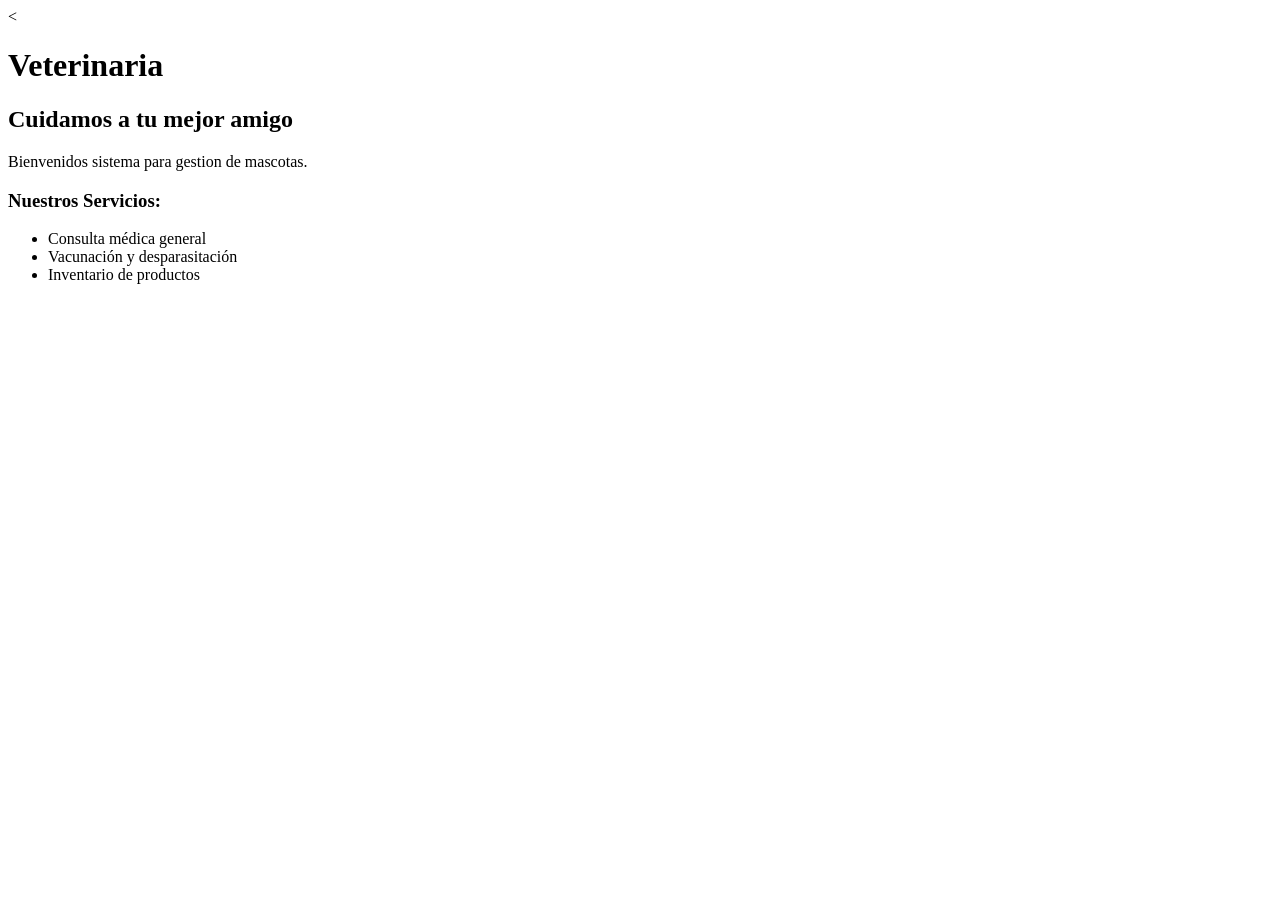
==== index.html @ e0e5c67e "Update index.html" ====
<!DOCTYPE html>
<html lang="es">
<head>
    <meta charset="UTF-8">
    <meta name="viewport" content="width=device-width, initial-scale=1.0">
    <title>Veterinaria </title>
    <
</head>
<body>

    <h1>Veterinaria </h1>
  
    
    <h2>Cuidamos a tu mejor amigo</h2>
    <p>Bienvenidos sistema para gestion de mascotas.</p>
    
    <h3>Nuestros Servicios:</h3>
    <ul>
        <li>Consulta médica general</li>
        <li>Vacunación y desparasitación</li>
        <li>Inventario de productos</li>
    </ul>

</body>
</html>
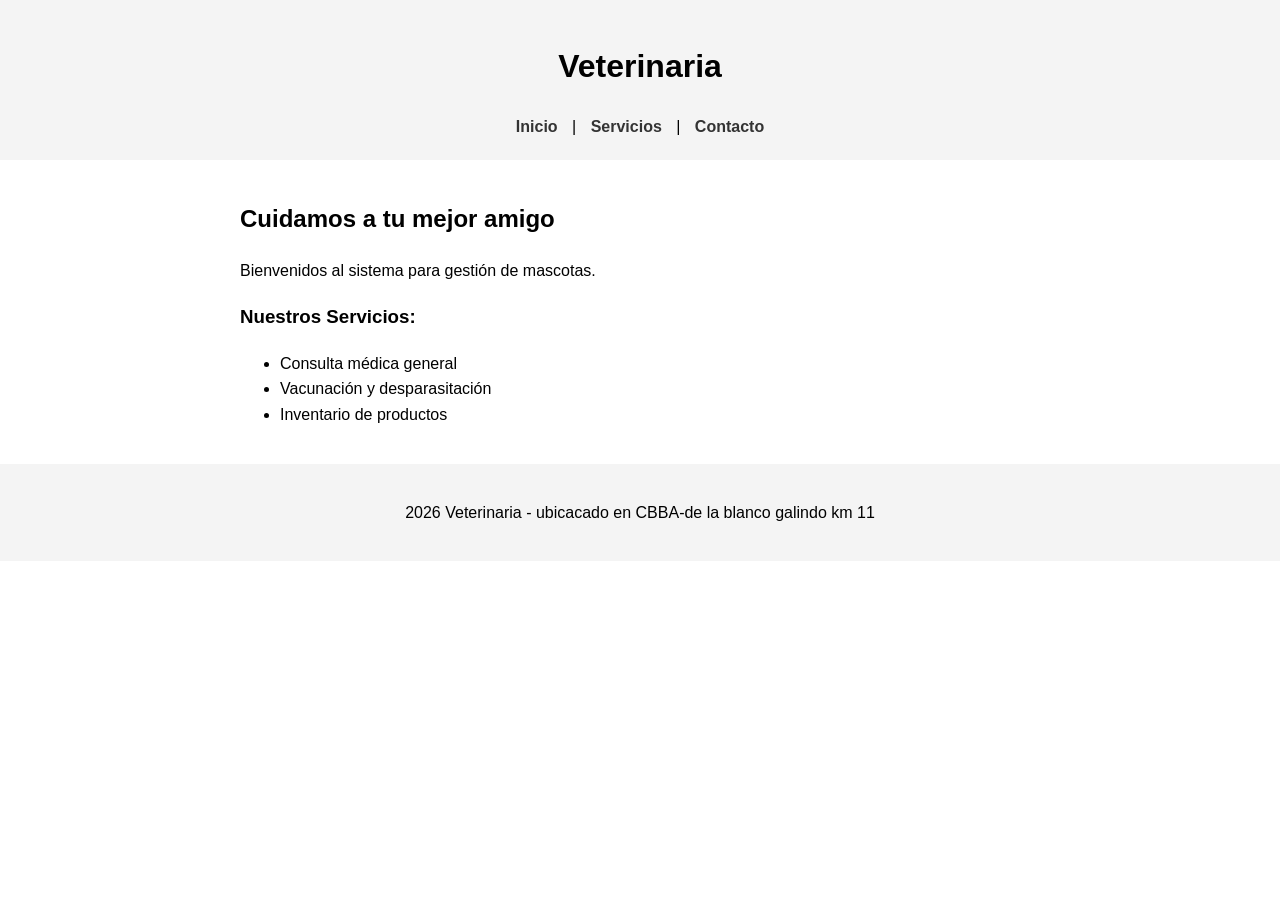
==== commit d2c7c916: "Update index.html 2do commit" ====
--- a/index.html
+++ b/index.html
@@ -3,23 +3,38 @@
 <head>
     <meta charset="UTF-8">
     <meta name="viewport" content="width=device-width, initial-scale=1.0">
-    <title>Veterinaria </title>
-    <
+    <title>Veterinaria</title>
+    <style>
+        body { font-family: sans-serif; margin: 0; padding: 0; line-height: 1.6; }
+        header, footer { background-color: #f4f4f4; padding: 20px; text-align: center; }
+        nav a { margin: 0 10px; text-decoration: none; color: #333; font-weight: bold; }
+        main { padding: 20px; max-width: 800px; margin: 0 auto; }
+    </style>
 </head>
-<body>
+<body>  
+    <header>
+        <h1>Veterinaria</h1>     
+        <nav>
+            <a href="#">Inicio</a> | 
+            <a href="#">Servicios</a> | 
+            <a href="#">Contacto</a>
+        </nav>
+    </header>
 
-    <h1>Veterinaria </h1>
-  
+    <main>
+        <h2>Cuidamos a tu mejor amigo</h2>
+        <p>Bienvenidos al sistema para gestión de mascotas.</p>
+        
+        <h3>Nuestros Servicios:</h3>
+        <ul>
+            <li>Consulta médica general</li>
+            <li>Vacunación y desparasitación</li>
+            <li>Inventario de productos</li>
+        </ul>
+    </main>
     
-    <h2>Cuidamos a tu mejor amigo</h2>
-    <p>Bienvenidos sistema para gestion de mascotas.</p>
-    
-    <h3>Nuestros Servicios:</h3>
-    <ul>
-        <li>Consulta médica general</li>
-        <li>Vacunación y desparasitación</li>
-        <li>Inventario de productos</li>
-    </ul>
-
+    <footer>
+        <p> 2026 Veterinaria - ubicacado en CBBA-de la blanco galindo km 11</p>
+    </footer>
 </body>
 </html>
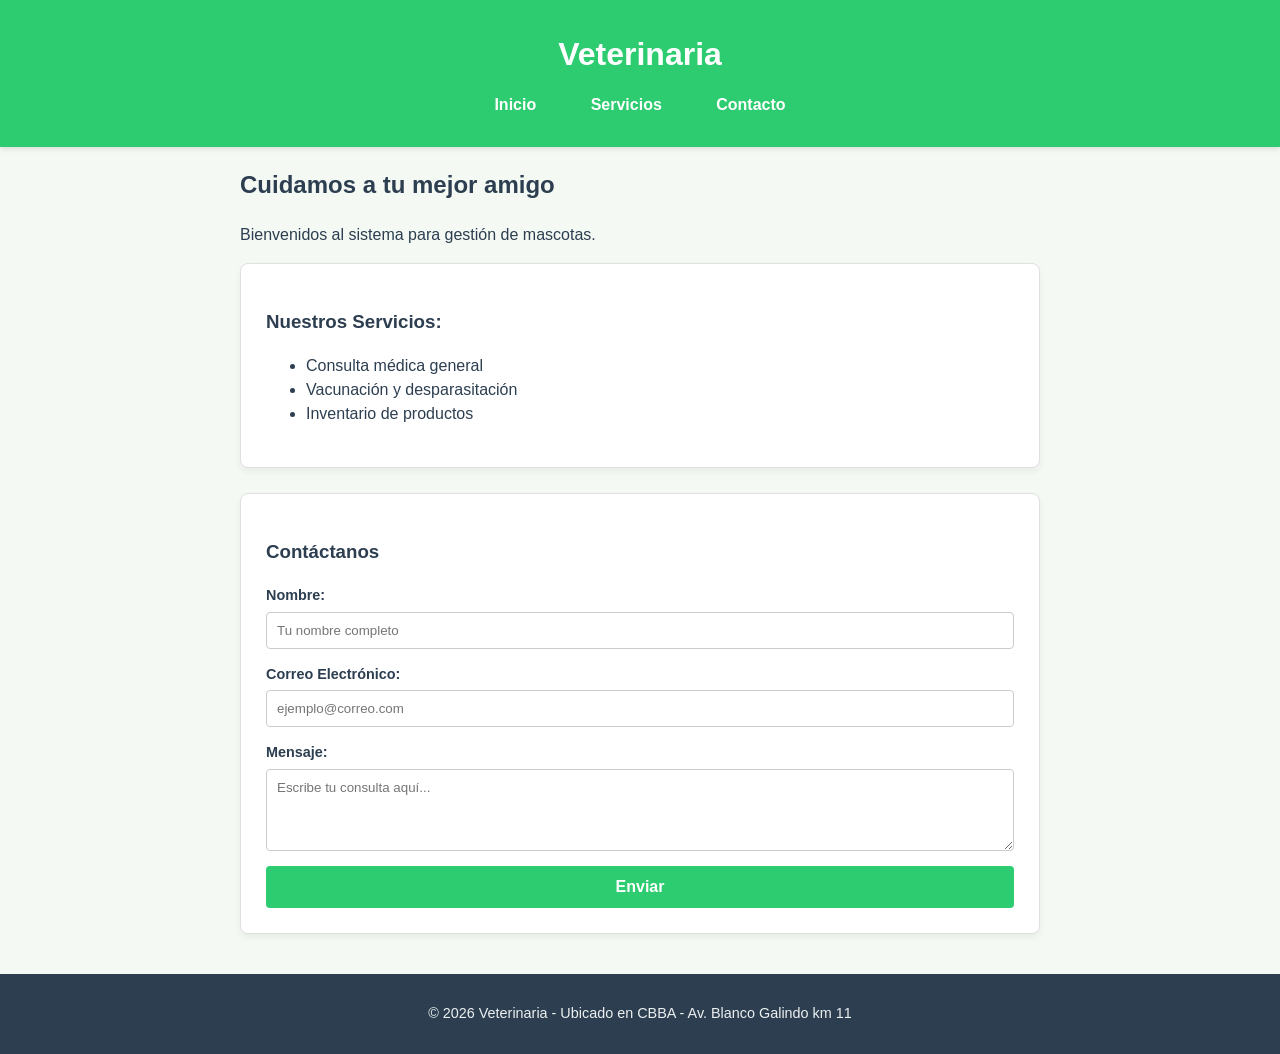
==== commit 8fa1c5a2: "Update index.html css  en el index" ====
--- a/index.html
+++ b/index.html
@@ -4,19 +4,15 @@
     <meta charset="UTF-8">
     <meta name="viewport" content="width=device-width, initial-scale=1.0">
     <title>Veterinaria</title>
-    <style>
-        body { font-family: sans-serif; margin: 0; padding: 0; line-height: 1.6; }
-        header, footer { background-color: #f4f4f4; padding: 20px; text-align: center; }
-        nav a { margin: 0 10px; text-decoration: none; color: #333; font-weight: bold; }
-        main { padding: 20px; max-width: 800px; margin: 0 auto; }
-    </style>
+    <link rel="stylesheet" href="styles.css">
 </head>
-<body>  
+<body>
+
     <header>
-        <h1>Veterinaria</h1>     
+        <h1>Veterinaria</h1>
         <nav>
-            <a href="#">Inicio</a> | 
-            <a href="#">Servicios</a> | 
+            <a href="#">Inicio</a>
+            <a href="#">Servicios</a>
             <a href="#">Contacto</a>
         </nav>
     </header>
@@ -24,17 +20,44 @@
     <main>
         <h2>Cuidamos a tu mejor amigo</h2>
         <p>Bienvenidos al sistema para gestión de mascotas.</p>
-        
-        <h3>Nuestros Servicios:</h3>
-        <ul>
-            <li>Consulta médica general</li>
-            <li>Vacunación y desparasitación</li>
-            <li>Inventario de productos</li>
-        </ul>
+
+        <!-- 3. Sección de Servicios convertida en Tarjeta -->
+        <section class="tarjeta">
+            <h3>Nuestros Servicios:</h3>
+            <ul>
+                <li>Consulta médica general</li>
+                <li>Vacunación y desparasitación</li>
+                <li>Inventario de productos</li>
+            </ul>
+        </section>
+
+      
+        <section class="tarjeta">
+            <h3>Contáctanos</h3>
+            <form action="#" method="POST" class="formulario-contacto">
+                <div class="grupo-campo">
+                    <label for="nombre">Nombre:</label>
+                    <input type="text" id="nombre" name="nombre" placeholder="Tu nombre completo">
+                </div>
+
+                <div class="grupo-campo">
+                    <label for="correo">Correo Electrónico:</label>
+                    <input type="email" id="correo" name="correo" required placeholder="ejemplo@correo.com">
+                </div>
+
+                <div class="grupo-campo">
+                    <label for="mensaje">Mensaje:</label>
+                    <textarea id="mensaje" name="mensaje" rows="4" placeholder="Escribe tu consulta aquí..."></textarea>
+                </div>
+
+                <button type="submit">Enviar</button>
+            </form>
+        </section>
     </main>
-    
+
     <footer>
-        <p> 2026 Veterinaria - ubicacado en CBBA-de la blanco galindo km 11</p>
+        <p>&copy; 2026 Veterinaria - Ubicado en CBBA - Av. Blanco Galindo km 11</p>
     </footer>
+
 </body>
 </html>
--- a/styles.css
+++ b/styles.css
@@ -0,0 +1,104 @@
+
+body {
+    background-color: #f4f9f4; /* Fondo suave (tonos verdes de veterinaria) */
+    color: #2c3e50;            /* Color de letra legible y oscuro */
+    font-family: 'Segoe UI', Tahoma, Geneva, Verdana, sans-serif;
+    line-height: 1.5;          /* Interlineado solicitado */
+    margin: 0;
+    padding: 0;
+}
+
+main {
+    max-width: 800px;
+    margin: 20px auto;
+    padding: 0 20px;
+}
+
+
+header {
+    background-color: #2ecc71; /* Color principal del negocio */
+    color: white;
+    padding: 30px 20px;
+    text-align: center;
+    box-shadow: 0 2px 5px rgba(0,0,0,0.1);
+}
+
+header h1 {
+    margin: 0 0 15px 0;
+}
+
+nav a {
+    color: white;
+    text-decoration: none;
+    font-weight: bold;
+    margin: 0 15px;
+    padding: 5px 10px;
+    border-radius: 4px;
+    transition: background 0.3s;
+}
+
+nav a:hover {
+    background-color: #27ae60; /* Efecto visual al pasar el cursor */
+}
+
+
+.tarjeta {
+    background-color: #ffffff;
+    border: 1px solid #e0e0e0; /* Borde sutil */
+    border-radius: 8px;        /* Bordes redondeados (radio) */
+    padding: 25px;             /* Espacio interno (aire) */
+    margin-bottom: 25px;       /* Separación entre tarjetas */
+    box-shadow: 0 4px 6px rgba(0,0,0,0.05);
+}
+
+/* --- 4. Maquetación del Formulario --- */
+.formulario-contacto {
+    display: flex;
+    flex-direction: column;
+    gap: 15px; /* Espacio uniforme entre campos */
+}
+
+.grupo-campo {
+    display: flex;
+    flex-direction: column;
+    gap: 5px;
+}
+
+.grupo-campo label {
+    font-weight: bold;
+    font-size: 0.9rem;
+}
+
+.grupo-campo input, 
+.grupo-campo textarea {
+    padding: 10px;
+    border: 1px solid #ccc;
+    border-radius: 4px;
+    font-family: inherit;
+}
+
+.formulario-contacto button {
+    background-color: #2ecc71;
+    color: white;
+    padding: 12px;
+    border: none;
+    border-radius: 4px;
+    font-size: 1rem;
+    font-weight: bold;
+    cursor: pointer;
+    transition: background 0.2s;
+}
+
+.formulario-contacto button:hover {
+    background-color: #27ae60;
+}
+
+/* --- Footer --- */
+footer {
+    background-color: #2c3e50;
+    color: #ecf0f1;
+    padding: 15px;
+    text-align: center;
+    margin-top: 40px;
+    font-size: 0.9rem;
+}
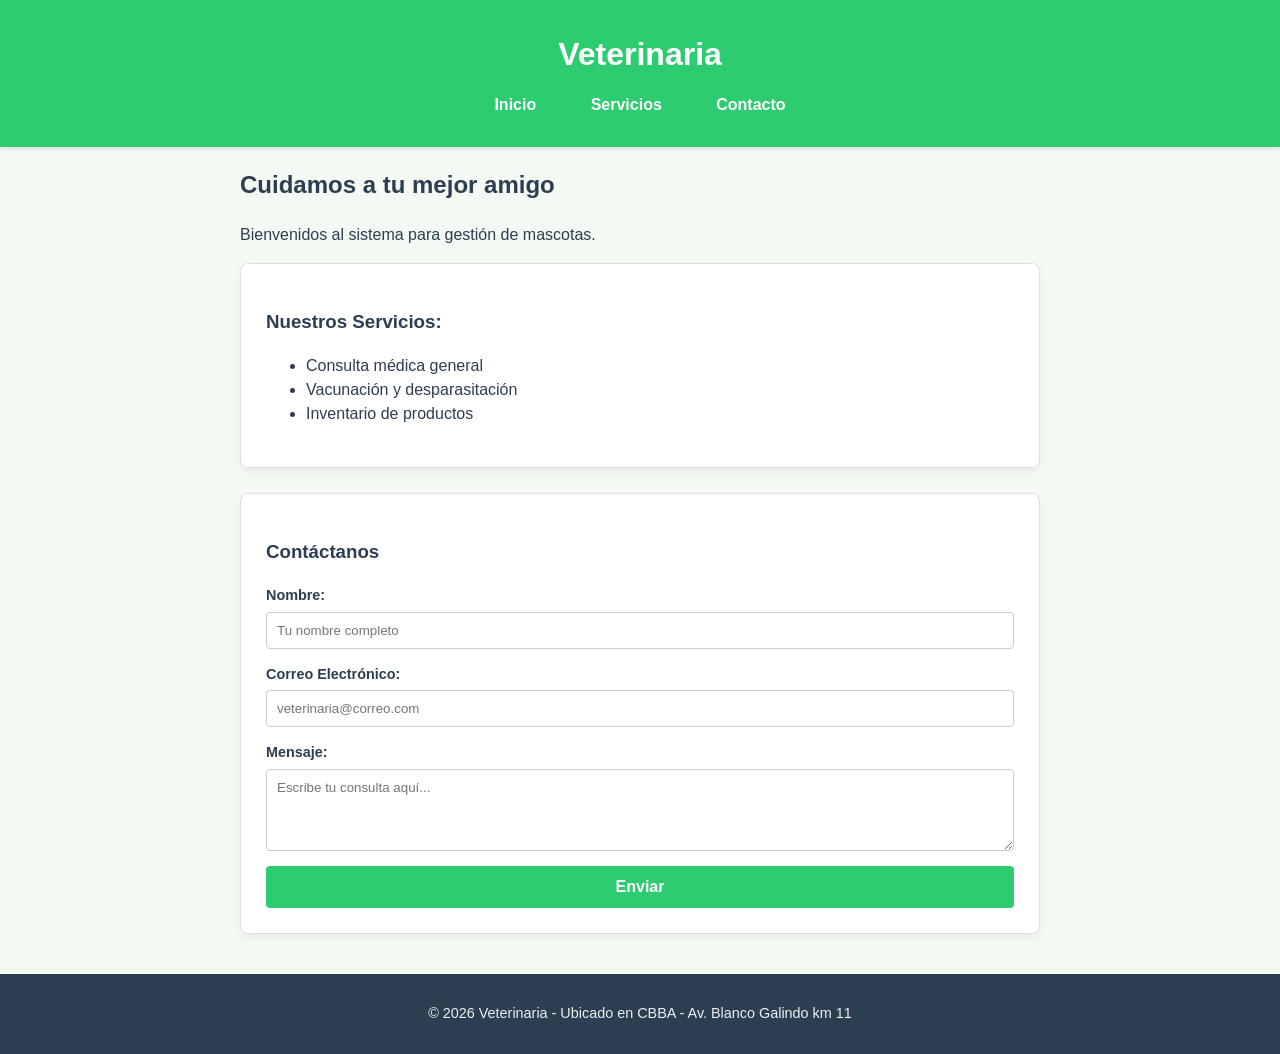
==== commit a48a6546: "Update index.html" ====
--- a/index.html
+++ b/index.html
@@ -2,7 +2,7 @@
 <html lang="es">
 <head>
     <meta charset="UTF-8">
-    <meta name="viewport" content="width=device-width, initial-scale=1.0">
+    <meta name="viewport" content="width=device-width, initial-scale=1">
     <title>Veterinaria</title>
     <link rel="stylesheet" href="styles.css">
 </head>
@@ -10,7 +10,7 @@
 
     <header>
         <h1>Veterinaria</h1>
-        <nav>
+        <nav class="menu-navegacion">
             <a href="#">Inicio</a>
             <a href="#">Servicios</a>
             <a href="#">Contacto</a>
@@ -21,7 +21,6 @@
         <h2>Cuidamos a tu mejor amigo</h2>
         <p>Bienvenidos al sistema para gestión de mascotas.</p>
 
-        <!-- 3. Sección de Servicios convertida en Tarjeta -->
         <section class="tarjeta">
             <h3>Nuestros Servicios:</h3>
             <ul>
@@ -31,7 +30,6 @@
             </ul>
         </section>
 
-      
         <section class="tarjeta">
             <h3>Contáctanos</h3>
             <form action="#" method="POST" class="formulario-contacto">
@@ -42,7 +40,7 @@
 
                 <div class="grupo-campo">
                     <label for="correo">Correo Electrónico:</label>
-                    <input type="email" id="correo" name="correo" required placeholder="ejemplo@correo.com">
+                    <input type="email" id="correo" name="correo" required placeholder="veterinaria@correo.com">
                 </div>
 
                 <div class="grupo-campo">
@@ -61,3 +59,4 @@
 
 </body>
 </html>
+
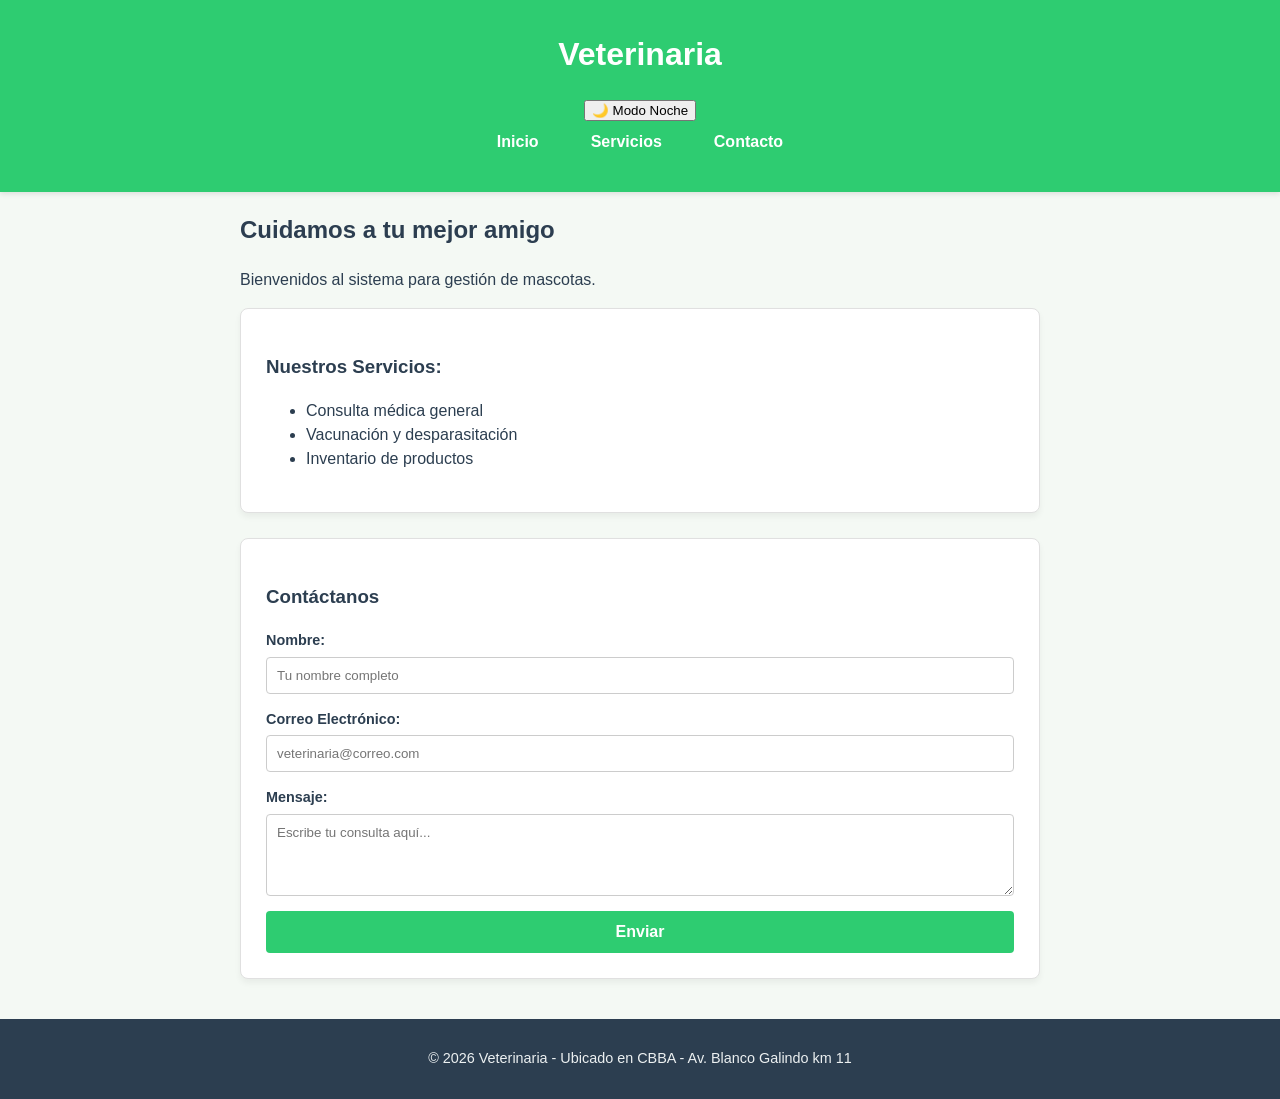
==== commit 6afb226c: "Update index.html" ====
--- a/index.html
+++ b/index.html
@@ -10,6 +10,8 @@
 
     <header>
         <h1>Veterinaria</h1>
+        <button id="btn-tema">🌙 Modo Noche</button>
+        
         <nav class="menu-navegacion">
             <a href="#">Inicio</a>
             <a href="#">Servicios</a>
@@ -56,7 +58,7 @@
     <footer>
         <p>&copy; 2026 Veterinaria - Ubicado en CBBA - Av. Blanco Galindo km 11</p>
     </footer>
-
+    <script src="script.js"></script>
 </body>
 </html>
 
--- a/styles.css
+++ b/styles.css
@@ -1,22 +1,18 @@
-
 body {
-    background-color: #f4f9f4; /* Fondo suave (tonos verdes de veterinaria) */
-    color: #2c3e50;            /* Color de letra legible y oscuro */
+    background-color: #f4f9f4;
+    color: #2c3e50;
     font-family: 'Segoe UI', Tahoma, Geneva, Verdana, sans-serif;
-    line-height: 1.5;          /* Interlineado solicitado */
+    line-height: 1.5;
     margin: 0;
     padding: 0;
 }
-
 main {
     max-width: 800px;
     margin: 20px auto;
-    padding: 0 20px;
+    padding: 0 20px; /* Aire a los lados en pantallas grandes */
 }
-
-
 header {
-    background-color: #2ecc71; /* Color principal del negocio */
+    background-color: #2ecc71;
     color: white;
     padding: 30px 20px;
     text-align: center;
@@ -24,38 +20,42 @@
 }
 
 header h1 {
-    margin: 0 0 15px 0;
+    margin: 0 0 20px 0;
 }
 
-nav a {
+/* 2. Control de navegación con Flexbox */
+.menu-navegacion {
+    display: flex;
+    justify-content: center;
+    align-items: center;
+    gap: 20px; 
+}
+
+.menu-navegacion a {
+    display: inline-block; 
     color: white;
     text-decoration: none;
     font-weight: bold;
-    margin: 0 15px;
-    padding: 5px 10px;
+    padding: 8px 16px;
     border-radius: 4px;
     transition: background 0.3s;
 }
 
-nav a:hover {
-    background-color: #27ae60; /* Efecto visual al pasar el cursor */
+.menu-navegacion a:hover {
+    background-color: #27ae60;
 }
-
-
 .tarjeta {
     background-color: #ffffff;
-    border: 1px solid #e0e0e0; /* Borde sutil */
-    border-radius: 8px;        /* Bordes redondeados (radio) */
-    padding: 25px;             /* Espacio interno (aire) */
-    margin-bottom: 25px;       /* Separación entre tarjetas */
+    border: 1px solid #e0e0e0;
+    border-radius: 8px;
+    padding: 25px;
+    margin-bottom: 25px;
     box-shadow: 0 4px 6px rgba(0,0,0,0.05);
 }
-
-/* --- 4. Maquetación del Formulario --- */
 .formulario-contacto {
     display: flex;
     flex-direction: column;
-    gap: 15px; /* Espacio uniforme entre campos */
+    gap: 15px;
 }
 
 .grupo-campo {
@@ -76,7 +76,6 @@
     border-radius: 4px;
     font-family: inherit;
 }
-
 .formulario-contacto button {
     background-color: #2ecc71;
     color: white;
@@ -88,12 +87,9 @@
     cursor: pointer;
     transition: background 0.2s;
 }
-
 .formulario-contacto button:hover {
     background-color: #27ae60;
 }
-
-/* --- Footer --- */
 footer {
     background-color: #2c3e50;
     color: #ecf0f1;
@@ -102,3 +98,23 @@
     margin-top: 40px;
     font-size: 0.9rem;
 }
+@media (max-width: 600px) {
+
+    .menu-navegacion {
+        flex-direction: column;
+        gap: 10px;
+    }
+
+    .menu-navegacion a {
+        width: 100%; 
+        box-sizing: border-box;
+        text-align: center;
+    }
+    main {
+        padding: 0 12px;
+    }
+    .tarjeta {
+        padding: 15px;
+        margin-bottom: 15px;
+    }
+}
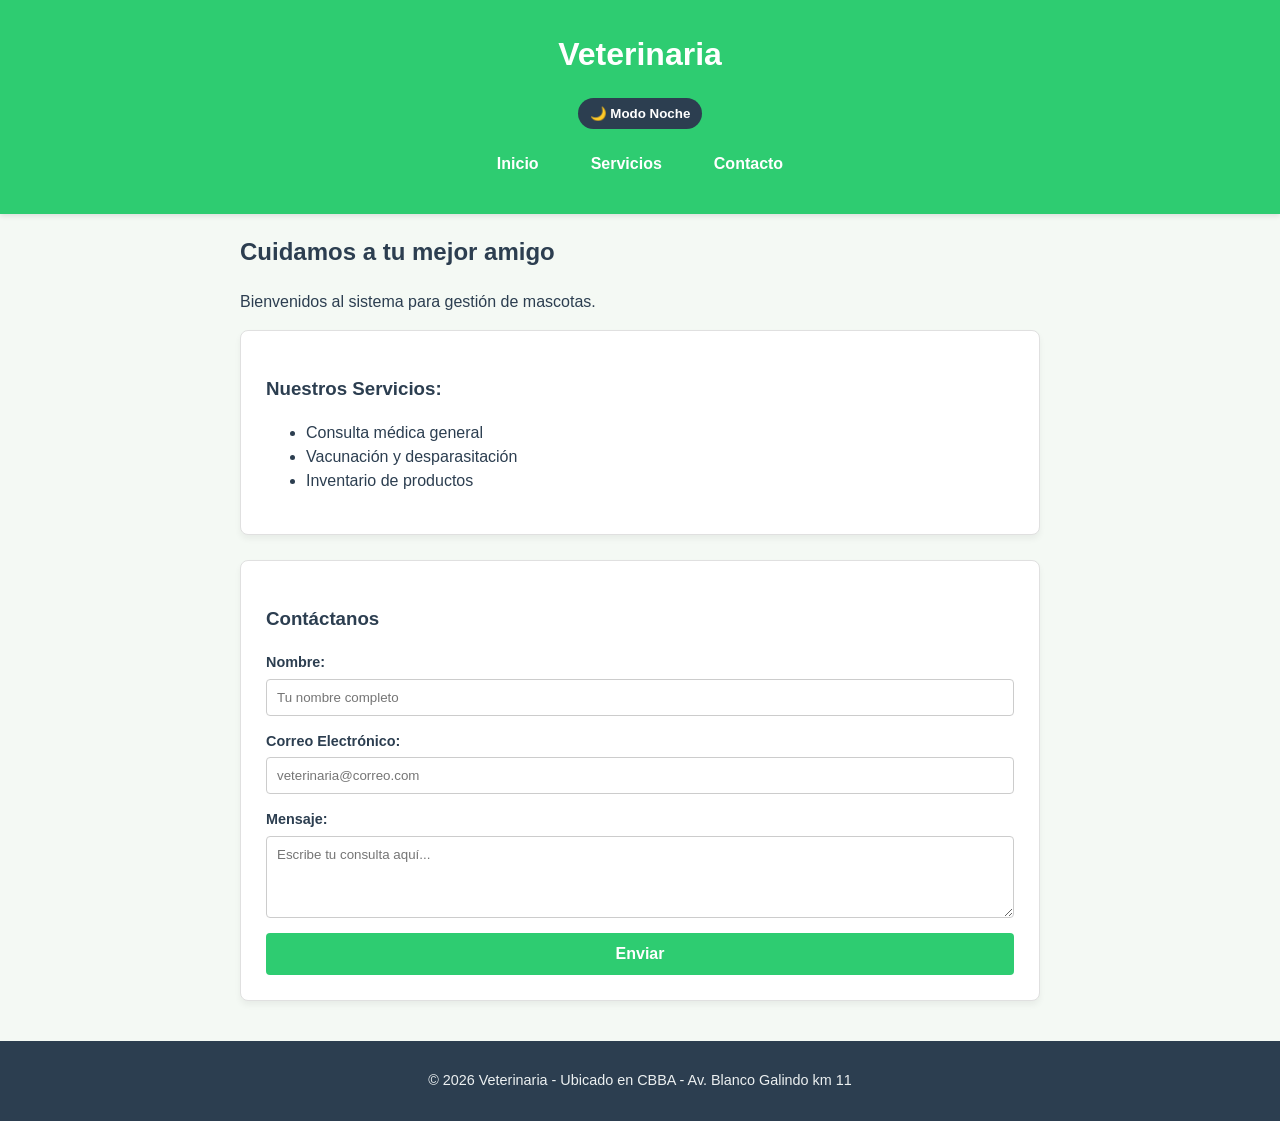
==== commit c8014574: "Update index.html" ====
--- a/index.html
+++ b/index.html
@@ -37,7 +37,7 @@
             <form action="#" method="POST" class="formulario-contacto">
                 <div class="grupo-campo">
                     <label for="nombre">Nombre:</label>
-                    <input type="text" id="nombre" name="nombre" placeholder="Tu nombre completo">
+                    <input type="text" id="nombre" name="nombre" required placeholder="Tu nombre completo">
                 </div>
 
                 <div class="grupo-campo">
--- a/styles.css
+++ b/styles.css
@@ -5,11 +5,12 @@
     line-height: 1.5;
     margin: 0;
     padding: 0;
+    transition: background-color 0.3s, color 0.3s;
 }
 main {
     max-width: 800px;
     margin: 20px auto;
-    padding: 0 20px; /* Aire a los lados en pantallas grandes */
+    padding: 0 20px; 
 }
 header {
     background-color: #2ecc71;
@@ -17,13 +18,29 @@
     padding: 30px 20px;
     text-align: center;
     box-shadow: 0 2px 5px rgba(0,0,0,0.1);
+    position: relative;
 }
 
 header h1 {
     margin: 0 0 20px 0;
 }
 
-/* 2. Control de navegación con Flexbox */
+#btn-tema {
+    background-color: #2c3e50;
+    color: white;
+    border: none;
+    padding: 8px 12px;
+    border-radius: 20px;
+    cursor: pointer;
+    font-weight: bold;
+    margin-bottom: 15px;
+    transition: background-color 0.3s;
+}
+
+#btn-tema:hover {
+    background-color: #1a252f;
+}
+
 .menu-navegacion {
     display: flex;
     justify-content: center;
@@ -51,6 +68,7 @@
     padding: 25px;
     margin-bottom: 25px;
     box-shadow: 0 4px 6px rgba(0,0,0,0.05);
+    transition: background-color 0.3s, border-color 0.3s;
 }
 .formulario-contacto {
     display: flex;
@@ -75,6 +93,8 @@
     border: 1px solid #ccc;
     border-radius: 4px;
     font-family: inherit;
+    background-color: #fff;
+    color: #000;
 }
 .formulario-contacto button {
     background-color: #2ecc71;
@@ -98,13 +118,34 @@
     margin-top: 40px;
     font-size: 0.9rem;
 }
+
+body.oscuro {
+    background-color: #1e272e;
+    color: #f5f6fa;
+}
+
+body.oscuro .tarjeta {
+    background-color: #2f3640;
+    border-color: #485460;
+}
+
+body.oscuro .grupo-campo input, 
+body.oscuro .grupo-campo textarea {
+    background-color: #2f3640;
+    color: #f5f6fa;
+    border-color: #485460;
+}
+
+body.oscuro #btn-tema {
+    background-color: #f1c40f;
+    color: #2c3e50;
+}
+
 @media (max-width: 600px) {
-
     .menu-navegacion {
         flex-direction: column;
         gap: 10px;
     }
-
     .menu-navegacion a {
         width: 100%; 
         box-sizing: border-box;
@@ -118,3 +159,4 @@
         margin-bottom: 15px;
     }
 }
+
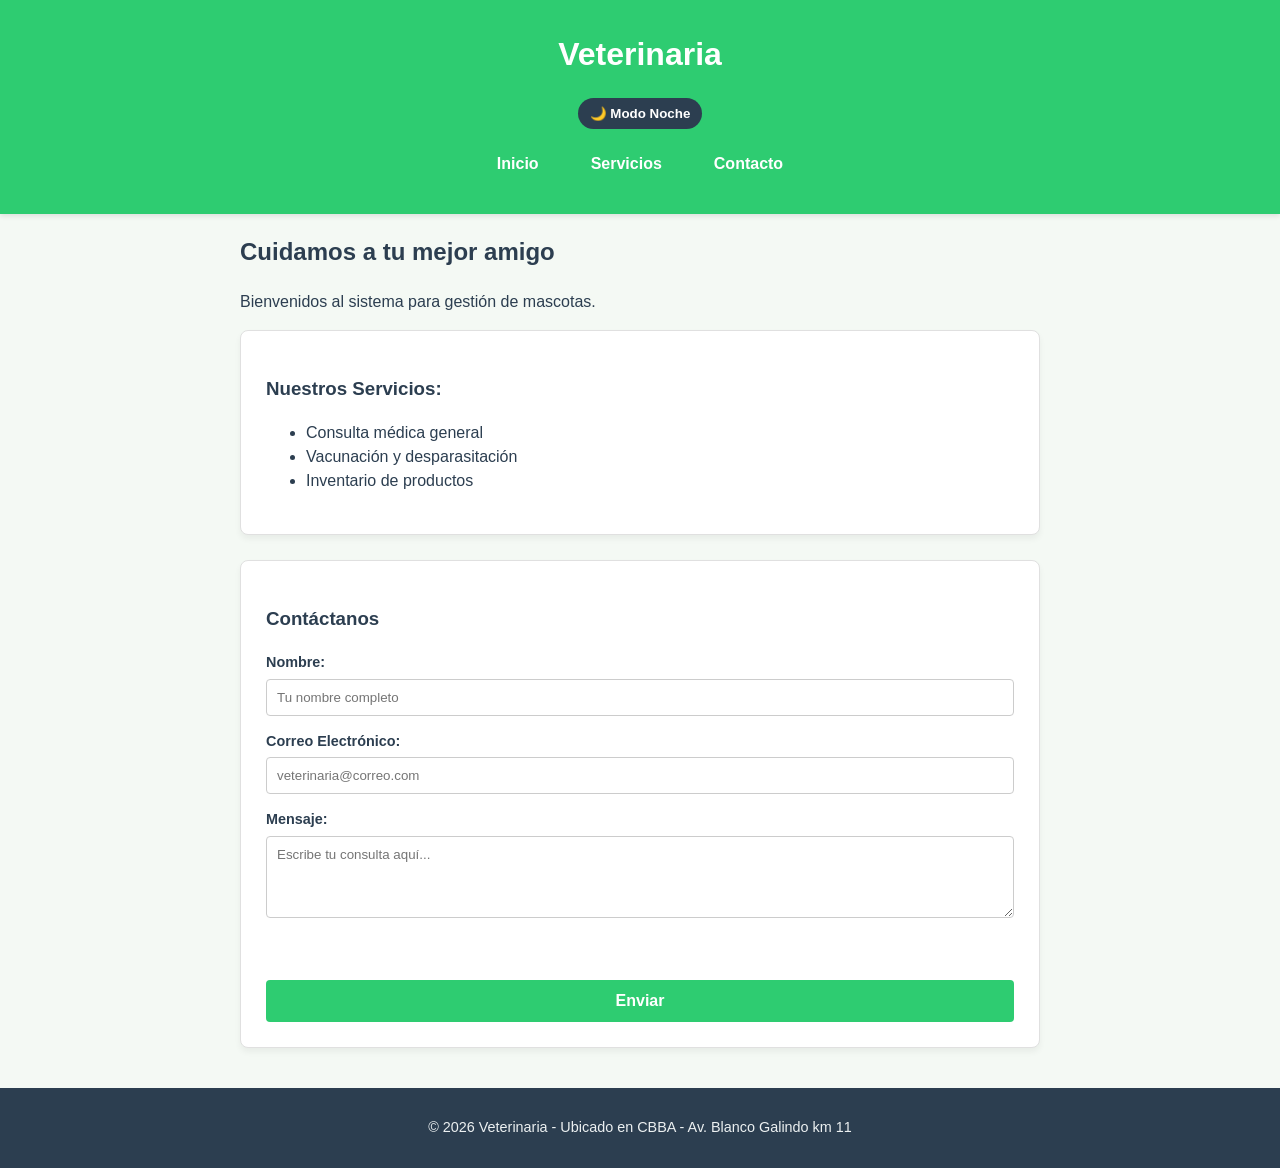
==== commit 9aabf6bf: "Update index.html" ====
--- a/index.html
+++ b/index.html
@@ -34,7 +34,8 @@
 
         <section class="tarjeta">
             <h3>Contáctanos</h3>
-            <form action="#" method="POST" class="formulario-contacto">
+            
+            <form action="#" method="POST" id="form-pedido" class="formulario-contacto" novalidate>
                 <div class="grupo-campo">
                     <label for="nombre">Nombre:</label>
                     <input type="text" id="nombre" name="nombre" required placeholder="Tu nombre completo">
@@ -50,6 +51,8 @@
                     <textarea id="mensaje" name="mensaje" rows="4" placeholder="Escribe tu consulta aquí..."></textarea>
                 </div>
 
+               <p id="error-pedido" class="aviso"></p>
+
                 <button type="submit">Enviar</button>
             </form>
         </section>
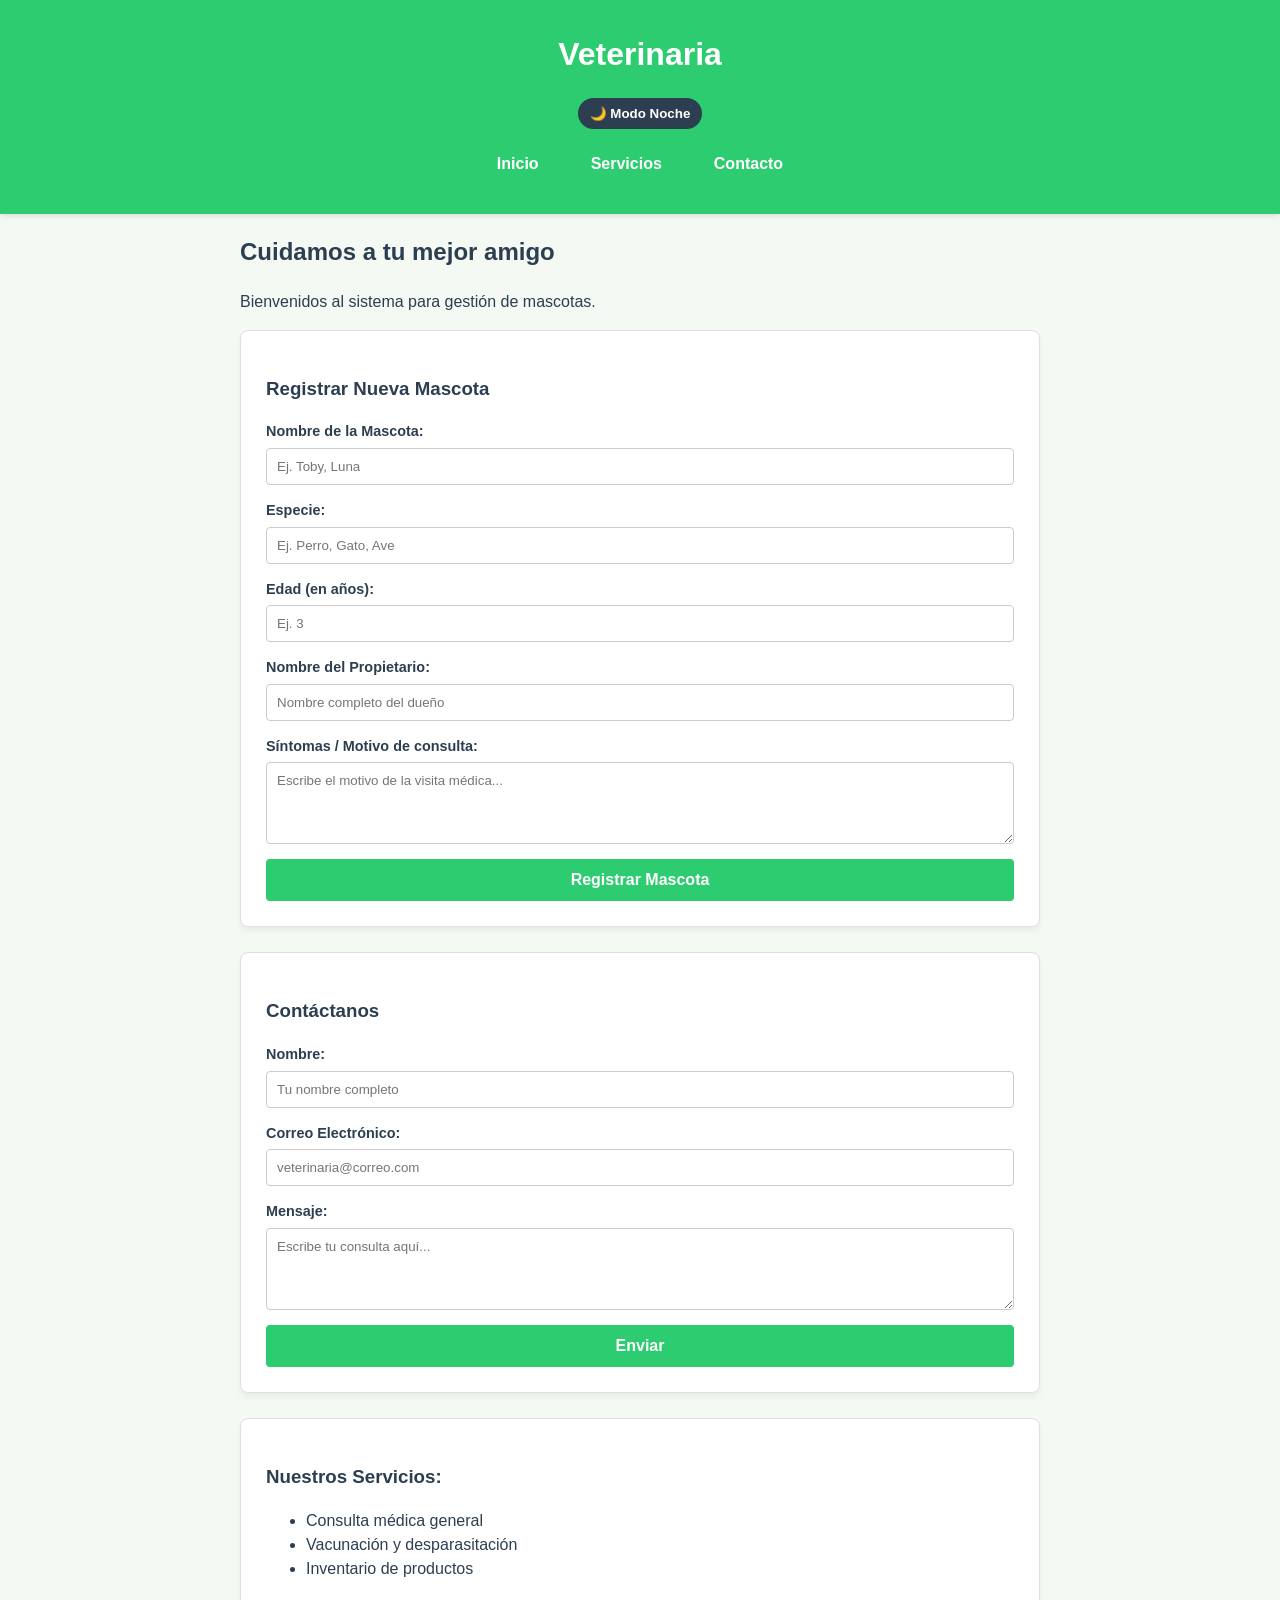
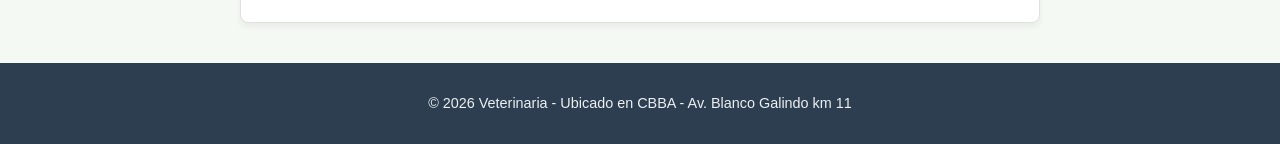
==== commit 6130d098: "Update index.html" ====
--- a/index.html
+++ b/index.html
@@ -22,6 +22,57 @@
     <main>
         <h2>Cuidamos a tu mejor amigo</h2>
         <p>Bienvenidos al sistema para gestión de mascotas.</p>
+        
+        <section class="tarjeta">
+            <h3>Registrar Nueva Mascota</h3>
+            
+            <form action="procesar_mascota.php" method="POST" id="form-mascota" class="formulario-contacto">
+                <div class="grupo-campo">
+                    <label for="nombre-mascota">Nombre de la Mascota:</label>
+                    <input type="text" id="nombre-mascota" name="nombre_mascota" required placeholder="Ej. Toby, Luna">
+                </div>
+                <div class="grupo-campo">
+                    <label for="especie">Especie:</label>
+                    <input type="text" id="especie" name="especie" required placeholder="Ej. Perro, Gato, Ave">
+                </div>
+                <div class="grupo-campo">
+                    <label for="edad">Edad (en años):</label>
+                    <input type="number" id="edad" name="edad" min="0" required placeholder="Ej. 3">
+                </div>
+                <div class="grupo-campo">
+                    <label for="propietario">Nombre del Propietario:</label>
+                    <input type="text" id="propietario" name="propietario" required placeholder="Nombre completo del dueño">
+                </div>
+                <div class="grupo-campo">
+                    <label for="sintomas">Síntomas / Motivo de consulta:</label>
+                    <textarea id="sintomas" name="sintomas" rows="4" placeholder="Escribe el motivo de la visita médica..."></textarea>
+                </div>
+                <p id="error-pedido" class="aviso"></p>
+                <button type="submit">Registrar Mascota</button>
+            </form>
+        </section>
+
+        <section class="tarjeta">
+            <h3>Contáctanos</h3>
+            
+            <form action="procesar_contacto.php" method="POST" id="form-pedido" class="formulario-contacto">
+                <div class="grupo-campo">
+                    <label for="nombre">Nombre:</label>
+                    <input type="text" id="nombre" name="nombre" required placeholder="Tu nombre completo">
+                </div>
+                <div class="grupo-campo">
+                    <label for="correo">Correo Electrónico:</label>
+                    <input type="email" id="correo" name="correo" required placeholder="veterinaria@correo.com">
+                </div>
+                <div class="grupo-campo">
+                    <label for="mensaje">Mensaje:</label>
+                    <textarea id="mensaje" name="mensaje" rows="4" placeholder="Escribe tu consulta aquí..."></textarea>
+                </div>
+               <p id="error-pedido" class="aviso"></p>
+                
+                <button type="submit">Enviar</button>
+            </form>
+        </section>
 
         <section class="tarjeta">
             <h3>Nuestros Servicios:</h3>
@@ -31,37 +82,10 @@
                 <li>Inventario de productos</li>
             </ul>
         </section>
-
-        <section class="tarjeta">
-            <h3>Contáctanos</h3>
-            
-            <form action="#" method="POST" id="form-pedido" class="formulario-contacto" novalidate>
-                <div class="grupo-campo">
-                    <label for="nombre">Nombre:</label>
-                    <input type="text" id="nombre" name="nombre" required placeholder="Tu nombre completo">
-                </div>
-
-                <div class="grupo-campo">
-                    <label for="correo">Correo Electrónico:</label>
-                    <input type="email" id="correo" name="correo" required placeholder="veterinaria@correo.com">
-                </div>
-
-                <div class="grupo-campo">
-                    <label for="mensaje">Mensaje:</label>
-                    <textarea id="mensaje" name="mensaje" rows="4" placeholder="Escribe tu consulta aquí..."></textarea>
-                </div>
-
-               <p id="error-pedido" class="aviso"></p>
-
-                <button type="submit">Enviar</button>
-            </form>
-        </section>
     </main>
-
     <footer>
         <p>&copy; 2026 Veterinaria - Ubicado en CBBA - Av. Blanco Galindo km 11</p>
     </footer>
-    <script src="script.js"></script>
+  <!-- <script src="script.js"></script> -->
 </body>
 </html>
-
--- a/styles.css
+++ b/styles.css
@@ -119,6 +119,22 @@
     font-size: 0.9rem;
 }
 
+.aviso {
+    display: none;
+    margin-top: 14px;
+}
+
+.aviso.error {
+    display: block;
+    color: #b3261e;
+}
+
+.aviso.exito {
+    display: block;
+    color: #1a7f4f;
+}
+
+
 body.oscuro {
     background-color: #1e272e;
     color: #f5f6fa;
@@ -159,4 +175,3 @@
         margin-bottom: 15px;
     }
 }
-
